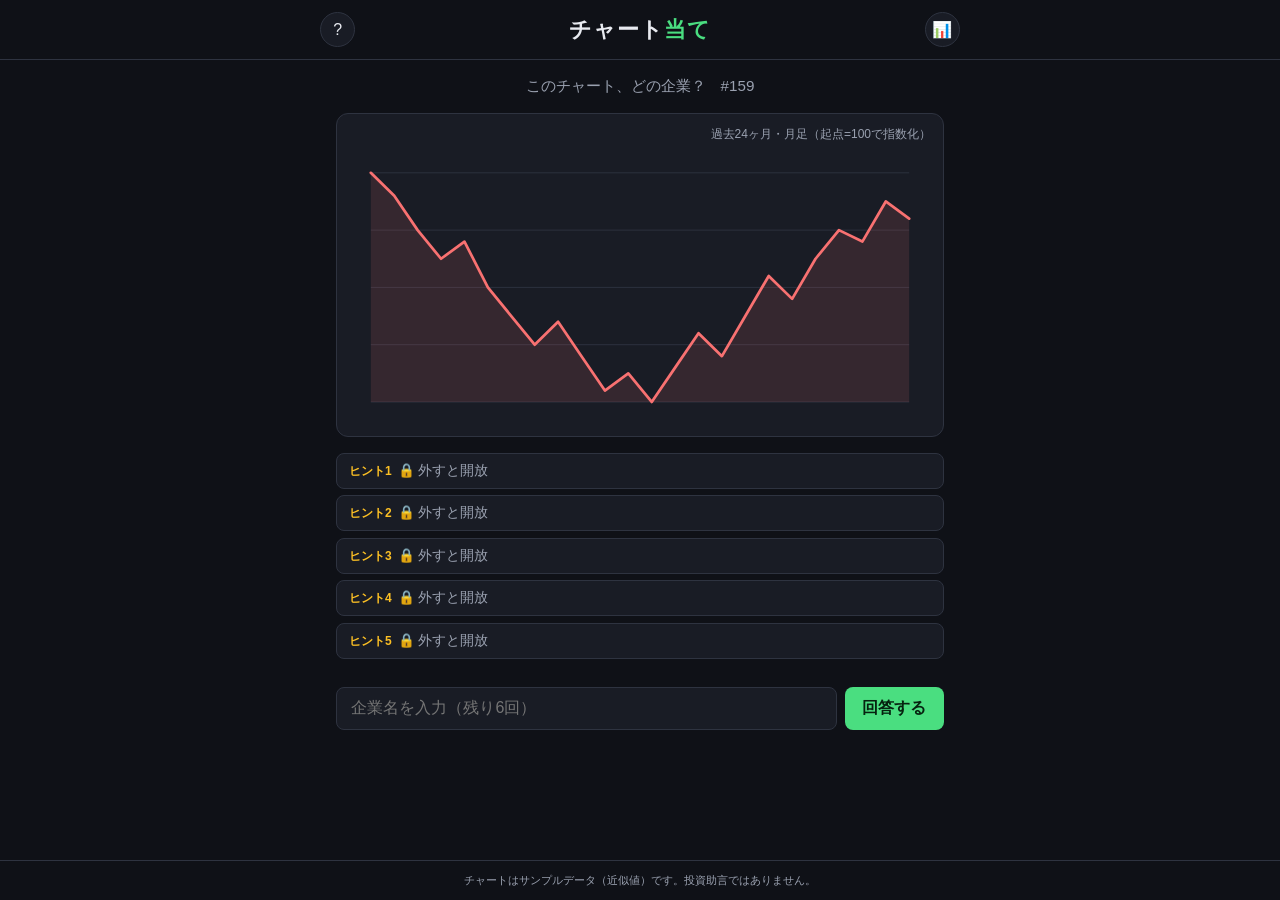
==== chart-guess/index.html @ 8954d0c3 "Add chart-guess daily quiz prototype with landing page Co-authored-by: Cursor <cursoragent@cursor.co" ====
<!DOCTYPE html>
<html lang="ja">
<head>
<meta charset="UTF-8" />
<meta name="viewport" content="width=device-width, initial-scale=1.0" />
<title>チャート当て — 毎日1問、日本株チャートクイズ</title>
<meta name="description" content="株価チャートの形だけで、どの企業か当てるデイリークイズ。毎日0時に新しい1問。" />
<link rel="stylesheet" href="style.css" />
</head>
<body>
<header class="header">
  <div class="header-inner">
    <button class="icon-btn" id="btn-help" aria-label="遊び方">?</button>
    <h1 class="logo">チャート<span class="logo-accent">当て</span></h1>
    <button class="icon-btn" id="btn-stats" aria-label="成績">📊</button>
  </div>
</header>

<main class="main">
  <p class="tagline">このチャート、どの企業？　<span id="puzzle-label"></span></p>

  <section class="chart-card">
    <div class="chart-meta">
      <span>過去24ヶ月・月足（起点=100で指数化）</span>
    </div>
    <svg id="chart" viewBox="0 0 640 300" role="img" aria-label="株価チャート"></svg>
  </section>

  <section class="hints" id="hints"></section>

  <section class="guess-area">
    <div class="guess-rows" id="guess-rows"></div>
    <form id="guess-form" autocomplete="off">
      <input
        type="text"
        id="guess-input"
        list="companies"
        placeholder="企業名を入力（候補から選択）"
        aria-label="企業名を入力"
      />
      <datalist id="companies"></datalist>
      <button type="submit" class="btn-primary">回答する</button>
    </form>
  </section>
</main>

<!-- 結果モーダル -->
<div class="modal-backdrop hidden" id="modal-result">
  <div class="modal">
    <button class="modal-close" data-close>&times;</button>
    <h2 id="result-title"></h2>
    <p class="result-answer">正解: <strong id="result-answer"></strong></p>
    <p class="result-desc" id="result-desc"></p>
    <div class="share-preview" id="share-preview"></div>
    <button class="btn-primary" id="btn-share">結果をコピーしてシェア</button>
    <p class="copy-note hidden" id="copy-note">コピーしました！SNSに貼り付けてね</p>
    <p class="next-note">次の問題は明日0時に更新</p>
  </div>
</div>

<!-- 遊び方モーダル -->
<div class="modal-backdrop hidden" id="modal-help">
  <div class="modal">
    <button class="modal-close" data-close>&times;</button>
    <h2>遊び方</h2>
    <ul class="help-list">
      <li>株価チャートの<strong>形だけ</strong>を見て、どの日本企業か当てよう。</li>
      <li>チャンスは<strong>6回</strong>。外すたびにヒントが1つ開く。</li>
      <li>ヒントは セクター → 時価総額 → 証券コード → 事業キーワード → 頭文字 の順。</li>
      <li>毎日0時に新しい1問。結果を絵文字でシェアできるよ。</li>
    </ul>
  </div>
</div>

<!-- 成績モーダル -->
<div class="modal-backdrop hidden" id="modal-stats">
  <div class="modal">
    <button class="modal-close" data-close>&times;</button>
    <h2>あなたの成績</h2>
    <div class="stats-grid">
      <div class="stat"><span class="stat-num" id="stat-played">0</span><span class="stat-label">プレイ数</span></div>
      <div class="stat"><span class="stat-num" id="stat-winrate">0%</span><span class="stat-label">正解率</span></div>
      <div class="stat"><span class="stat-num" id="stat-streak">0</span><span class="stat-label">連続正解</span></div>
      <div class="stat"><span class="stat-num" id="stat-maxstreak">0</span><span class="stat-label">最長連続</span></div>
    </div>
  </div>
</div>

<footer class="footer">
  <p>チャートはサンプルデータ（近似値）です。投資助言ではありません。</p>
</footer>

<script src="puzzles.js"></script>
<script src="app.js"></script>
</body>
</html>
---- chart-guess/style.css ----
:root {
  --bg: #0f1117;
  --surface: #191c25;
  --surface-2: #21252f;
  --border: #2e3340;
  --text: #e8eaf0;
  --text-dim: #9aa1b0;
  --accent: #4ade80;
  --accent-dim: #14532d;
  --danger: #f87171;
  --warn: #fbbf24;
  --radius: 12px;
  font-size: 16px;
}

* { margin: 0; padding: 0; box-sizing: border-box; }

body {
  background: var(--bg);
  color: var(--text);
  font-family: "Hiragino Sans", "Yu Gothic", "Noto Sans JP", sans-serif;
  min-height: 100vh;
  display: flex;
  flex-direction: column;
}

.header {
  border-bottom: 1px solid var(--border);
  padding: 0.75rem 1rem;
}

.header-inner {
  max-width: 640px;
  margin: 0 auto;
  display: flex;
  align-items: center;
  justify-content: space-between;
}

.logo {
  font-size: 1.4rem;
  letter-spacing: 0.05em;
}

.logo-accent { color: var(--accent); }

.icon-btn {
  background: var(--surface);
  border: 1px solid var(--border);
  color: var(--text);
  width: 2.2rem;
  height: 2.2rem;
  border-radius: 50%;
  font-size: 1rem;
  cursor: pointer;
}
.icon-btn:hover { background: var(--surface-2); }

.main {
  flex: 1;
  width: 100%;
  max-width: 640px;
  margin: 0 auto;
  padding: 1rem;
  display: flex;
  flex-direction: column;
  gap: 1rem;
}

.tagline {
  color: var(--text-dim);
  text-align: center;
  font-size: 0.95rem;
}

.chart-card {
  background: var(--surface);
  border: 1px solid var(--border);
  border-radius: var(--radius);
  padding: 0.75rem;
}

.chart-meta {
  color: var(--text-dim);
  font-size: 0.75rem;
  margin-bottom: 0.5rem;
  display: flex;
  justify-content: flex-end;
}

#chart { width: 100%; height: auto; display: block; }

.hints { display: flex; flex-direction: column; gap: 0.4rem; }

.hint {
  background: var(--surface);
  border: 1px solid var(--border);
  border-radius: 8px;
  padding: 0.5rem 0.75rem;
  font-size: 0.85rem;
  color: var(--text-dim);
}
.hint.revealed { color: var(--text); border-color: var(--warn); }
.hint .hint-tag {
  color: var(--warn);
  font-weight: bold;
  margin-right: 0.5em;
  font-size: 0.75rem;
}

.guess-rows { display: flex; flex-direction: column; gap: 0.4rem; margin-bottom: 0.75rem; }

.guess-row {
  display: flex;
  align-items: center;
  gap: 0.6rem;
  background: var(--surface);
  border: 1px solid var(--border);
  border-radius: 8px;
  padding: 0.5rem 0.75rem;
  font-size: 0.9rem;
}
.guess-row.wrong { border-color: var(--danger); }
.guess-row.correct { border-color: var(--accent); background: var(--accent-dim); }
.guess-row .mark { font-size: 1rem; }

#guess-form { display: flex; gap: 0.5rem; }

#guess-input {
  flex: 1;
  background: var(--surface);
  border: 1px solid var(--border);
  border-radius: 8px;
  color: var(--text);
  padding: 0.7rem 0.9rem;
  font-size: 1rem;
}
#guess-input:focus { outline: 2px solid var(--accent); border-color: transparent; }
#guess-input:disabled { opacity: 0.5; }

.btn-primary {
  background: var(--accent);
  color: #06220f;
  border: none;
  border-radius: 8px;
  padding: 0.7rem 1.1rem;
  font-size: 1rem;
  font-weight: bold;
  cursor: pointer;
}
.btn-primary:hover { filter: brightness(1.1); }
.btn-primary:disabled { opacity: 0.5; cursor: default; }

.modal-backdrop {
  position: fixed;
  inset: 0;
  background: rgba(0, 0, 0, 0.6);
  display: flex;
  align-items: center;
  justify-content: center;
  padding: 1rem;
  z-index: 10;
}
.modal-backdrop.hidden { display: none; }

.modal {
  position: relative;
  background: var(--surface);
  border: 1px solid var(--border);
  border-radius: var(--radius);
  max-width: 420px;
  width: 100%;
  padding: 1.5rem;
  display: flex;
  flex-direction: column;
  gap: 0.9rem;
}

.modal h2 { font-size: 1.2rem; }

.modal-close {
  position: absolute;
  top: 0.6rem;
  right: 0.8rem;
  background: none;
  border: none;
  color: var(--text-dim);
  font-size: 1.5rem;
  cursor: pointer;
}

.result-answer strong { color: var(--accent); }
.result-desc { color: var(--text-dim); font-size: 0.9rem; line-height: 1.6; }

.share-preview {
  background: var(--bg);
  border: 1px solid var(--border);
  border-radius: 8px;
  padding: 0.75rem;
  font-family: monospace;
  white-space: pre-wrap;
  font-size: 0.9rem;
  line-height: 1.5;
}

.copy-note { color: var(--accent); font-size: 0.85rem; text-align: center; }
.copy-note.hidden { display: none; }

.next-note { color: var(--text-dim); font-size: 0.8rem; text-align: center; }

.help-list { padding-left: 1.2rem; display: flex; flex-direction: column; gap: 0.5rem; font-size: 0.9rem; line-height: 1.6; }

.stats-grid { display: grid; grid-template-columns: repeat(4, 1fr); gap: 0.5rem; }

.stat {
  background: var(--bg);
  border: 1px solid var(--border);
  border-radius: 8px;
  padding: 0.6rem 0.3rem;
  display: flex;
  flex-direction: column;
  align-items: center;
  gap: 0.2rem;
}
.stat-num { font-size: 1.3rem; font-weight: bold; }
.stat-label { font-size: 0.65rem; color: var(--text-dim); }

.footer {
  border-top: 1px solid var(--border);
  color: var(--text-dim);
  font-size: 0.7rem;
  text-align: center;
  padding: 0.75rem;
}

@media (max-width: 480px) {
  #guess-form { flex-direction: column; }
  .btn-primary { width: 100%; }
}
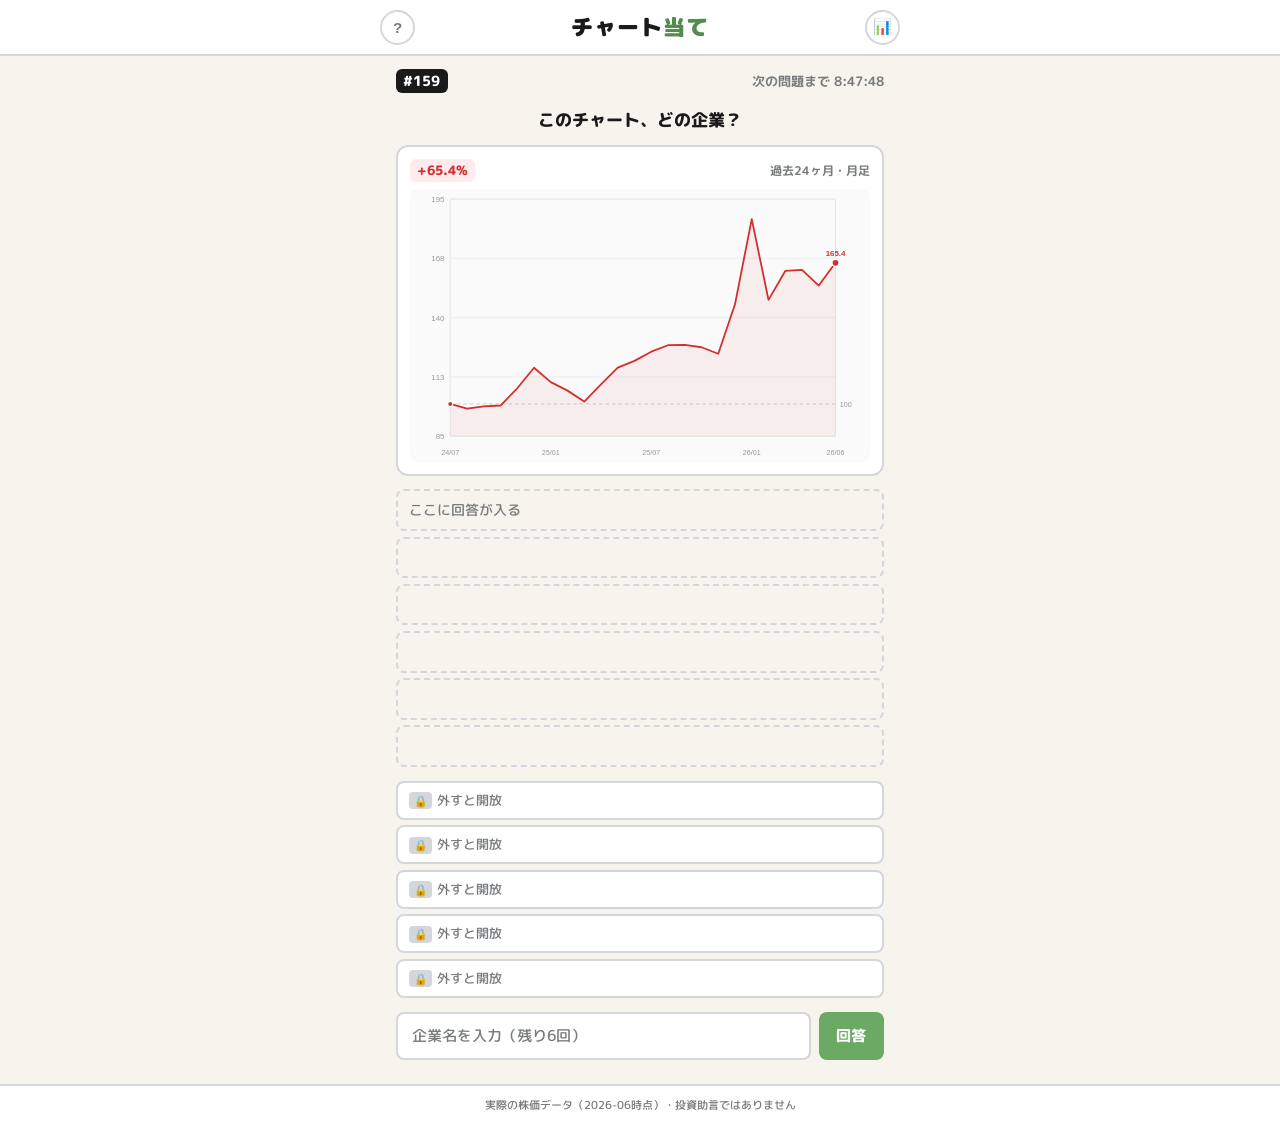
==== commit 94133fe8: "Improve chart readability, expand to 106 puzzles, automate data updates Co-authored-by: Cursor <curs" ====
--- a/chart-guess/index.html
+++ b/chart-guess/index.html
@@ -4,7 +4,10 @@
 <meta charset="UTF-8" />
 <meta name="viewport" content="width=device-width, initial-scale=1.0" />
 <title>チャート当て — 毎日1問、日本株チャートクイズ</title>
-<meta name="description" content="株価チャートの形だけで、どの企業か当てるデイリークイズ。毎日0時に新しい1問。" />
+<meta name="description" content="実際の株価チャートの形だけで、どの日本企業か当てるデイリークイズ。毎日0時（JST）に新しい1問。" />
+<link rel="preconnect" href="https://fonts.googleapis.com" />
+<link rel="preconnect" href="https://fonts.gstatic.com" crossorigin />
+<link href="https://fonts.googleapis.com/css2?family=M+PLUS+Rounded+1c:wght@400;700;800;900&display=swap" rel="stylesheet" />
 <link rel="stylesheet" href="style.css" />
 </head>
 <body>
@@ -17,29 +20,35 @@
 </header>
 
 <main class="main">
-  <p class="tagline">このチャート、どの企業？　<span id="puzzle-label"></span></p>
+  <div class="daily-bar">
+    <span class="puzzle-no" id="puzzle-label"></span>
+    <span class="countdown" id="countdown"></span>
+  </div>
+  <p class="tagline">このチャート、どの企業？</p>
 
   <section class="chart-card">
     <div class="chart-meta">
-      <span>過去24ヶ月・月足（起点=100で指数化）</span>
+      <span class="chart-badge" id="chart-change"></span>
+      <span class="chart-period">過去24ヶ月・月足</span>
     </div>
-    <svg id="chart" viewBox="0 0 640 300" role="img" aria-label="株価チャート"></svg>
+    <svg id="chart" viewBox="0 0 640 380" role="img" aria-label="株価チャート"></svg>
   </section>
+
+  <section class="guess-grid" id="guess-grid" aria-label="回答履歴"></section>
 
   <section class="hints" id="hints"></section>
 
   <section class="guess-area">
-    <div class="guess-rows" id="guess-rows"></div>
     <form id="guess-form" autocomplete="off">
       <input
         type="text"
         id="guess-input"
         list="companies"
-        placeholder="企業名を入力（候補から選択）"
+        placeholder="企業名を入力"
         aria-label="企業名を入力"
       />
       <datalist id="companies"></datalist>
-      <button type="submit" class="btn-primary">回答する</button>
+      <button type="submit" class="btn-primary" id="btn-submit">回答</button>
     </form>
   </section>
 </main>
@@ -47,27 +56,28 @@
 <!-- 結果モーダル -->
 <div class="modal-backdrop hidden" id="modal-result">
   <div class="modal">
-    <button class="modal-close" data-close>&times;</button>
+    <button class="modal-close" data-close aria-label="閉じる">&times;</button>
     <h2 id="result-title"></h2>
-    <p class="result-answer">正解: <strong id="result-answer"></strong></p>
+    <p class="result-answer">正解: <strong id="result-answer"></strong> <span class="result-change" id="result-change"></span></p>
     <p class="result-desc" id="result-desc"></p>
     <div class="share-preview" id="share-preview"></div>
-    <button class="btn-primary" id="btn-share">結果をコピーしてシェア</button>
-    <p class="copy-note hidden" id="copy-note">コピーしました！SNSに貼り付けてね</p>
-    <p class="next-note">次の問題は明日0時に更新</p>
+    <button class="btn-primary btn-share" id="btn-share">結果をコピーしてシェア</button>
+    <p class="copy-note hidden" id="copy-note">コピーしました！</p>
+    <p class="next-note">次の問題は <strong>0:00 JST</strong> に更新</p>
   </div>
 </div>
 
 <!-- 遊び方モーダル -->
 <div class="modal-backdrop hidden" id="modal-help">
   <div class="modal">
-    <button class="modal-close" data-close>&times;</button>
+    <button class="modal-close" data-close aria-label="閉じる">&times;</button>
     <h2>遊び方</h2>
     <ul class="help-list">
       <li>株価チャートの<strong>形だけ</strong>を見て、どの日本企業か当てよう。</li>
       <li>チャンスは<strong>6回</strong>。外すたびにヒントが1つ開く。</li>
       <li>ヒントは セクター → 時価総額 → 証券コード → 事業キーワード → 頭文字 の順。</li>
-      <li>毎日0時に新しい1問。結果を絵文字でシェアできるよ。</li>
+      <li>毎日 <strong>0:00 JST</strong> に新しい1問。結果を絵文字でシェアできるよ。</li>
+      <li>チャートは<strong>実際の株価</strong>（月足終値・起点=100で指数化）だよ。</li>
     </ul>
   </div>
 </div>
@@ -75,21 +85,22 @@
 <!-- 成績モーダル -->
 <div class="modal-backdrop hidden" id="modal-stats">
   <div class="modal">
-    <button class="modal-close" data-close>&times;</button>
+    <button class="modal-close" data-close aria-label="閉じる">&times;</button>
     <h2>あなたの成績</h2>
     <div class="stats-grid">
-      <div class="stat"><span class="stat-num" id="stat-played">0</span><span class="stat-label">プレイ数</span></div>
+      <div class="stat"><span class="stat-num" id="stat-played">0</span><span class="stat-label">プレイ</span></div>
       <div class="stat"><span class="stat-num" id="stat-winrate">0%</span><span class="stat-label">正解率</span></div>
-      <div class="stat"><span class="stat-num" id="stat-streak">0</span><span class="stat-label">連続正解</span></div>
-      <div class="stat"><span class="stat-num" id="stat-maxstreak">0</span><span class="stat-label">最長連続</span></div>
+      <div class="stat"><span class="stat-num" id="stat-streak">0</span><span class="stat-label">連続</span></div>
+      <div class="stat"><span class="stat-num" id="stat-maxstreak">0</span><span class="stat-label">最長</span></div>
     </div>
   </div>
 </div>
 
 <footer class="footer">
-  <p>チャートはサンプルデータ（近似値）です。投資助言ではありません。</p>
+  <p>実際の株価データ（<span id="data-asof"></span>時点）・投資助言ではありません</p>
 </footer>
 
+<script src="series.js"></script>
 <script src="puzzles.js"></script>
 <script src="app.js"></script>
 </body>
--- a/chart-guess/style.css
+++ b/chart-guess/style.css
@@ -1,15 +1,23 @@
 :root {
-  --bg: #0f1117;
-  --surface: #191c25;
-  --surface-2: #21252f;
-  --border: #2e3340;
-  --text: #e8eaf0;
-  --text-dim: #9aa1b0;
-  --accent: #4ade80;
-  --accent-dim: #14532d;
-  --danger: #f87171;
-  --warn: #fbbf24;
+  --bg: #f7f4ed;
+  --surface: #ffffff;
+  --ink: #1a1a1b;
+  --ink-dim: #787c7e;
+  --line: #d3d6da;
+  --green: #6aaa64;
+  --green-dark: #538d4e;
+  --green-soft: #e8f3e7;
+  --yellow: #ffc233;
+  --yellow-soft: #fff8e1;
+  --red: #e74c3c;
+  --red-soft: #fdecea;
+  --up: #d32f2f;
+  --up-soft: #ffebee;
+  --down: #1565c0;
+  --down-soft: #e3f2fd;
+  --blue: #4a90d9;
   --radius: 12px;
+  --font: "M PLUS Rounded 1c", "Hiragino Sans", "Yu Gothic", sans-serif;
   font-size: 16px;
 }
 
@@ -17,20 +25,22 @@
 
 body {
   background: var(--bg);
-  color: var(--text);
-  font-family: "Hiragino Sans", "Yu Gothic", "Noto Sans JP", sans-serif;
+  color: var(--ink);
+  font-family: var(--font);
   min-height: 100vh;
   display: flex;
   flex-direction: column;
 }
 
+/* ---- Header ---- */
 .header {
-  border-bottom: 1px solid var(--border);
-  padding: 0.75rem 1rem;
+  border-bottom: 2px solid var(--line);
+  background: var(--surface);
+  padding: 0.6rem 1rem;
 }
 
 .header-inner {
-  max-width: 640px;
+  max-width: 520px;
   margin: 0 auto;
   display: flex;
   align-items: center;
@@ -38,123 +48,232 @@
 }
 
 .logo {
-  font-size: 1.4rem;
-  letter-spacing: 0.05em;
-}
-
-.logo-accent { color: var(--accent); }
+  font-size: 1.35rem;
+  font-weight: 900;
+  letter-spacing: 0.04em;
+}
+
+.logo-accent {
+  color: var(--green-dark);
+}
 
 .icon-btn {
-  background: var(--surface);
-  border: 1px solid var(--border);
-  color: var(--text);
+  background: none;
+  border: 2px solid var(--line);
+  color: var(--ink-dim);
   width: 2.2rem;
   height: 2.2rem;
   border-radius: 50%;
-  font-size: 1rem;
+  font-size: 0.95rem;
+  font-weight: 700;
   cursor: pointer;
-}
-.icon-btn:hover { background: var(--surface-2); }
-
+  transition: background 0.15s, color 0.15s;
+}
+.icon-btn:hover { background: var(--bg); color: var(--ink); }
+
+/* ---- Main ---- */
 .main {
   flex: 1;
   width: 100%;
-  max-width: 640px;
+  max-width: 520px;
   margin: 0 auto;
-  padding: 1rem;
-  display: flex;
-  flex-direction: column;
-  gap: 1rem;
-}
+  padding: 0.8rem 1rem 1.5rem;
+  display: flex;
+  flex-direction: column;
+  gap: 0.85rem;
+}
+
+.daily-bar {
+  display: flex;
+  justify-content: space-between;
+  align-items: center;
+  font-size: 0.8rem;
+  font-weight: 700;
+  color: var(--ink-dim);
+}
+
+.puzzle-no {
+  background: var(--ink);
+  color: #fff;
+  border-radius: 6px;
+  padding: 0.15em 0.55em;
+  font-size: 0.85rem;
+  font-weight: 800;
+}
+
+.countdown { font-variant-numeric: tabular-nums; }
 
 .tagline {
-  color: var(--text-dim);
   text-align: center;
-  font-size: 0.95rem;
-}
-
+  font-size: 1.05rem;
+  font-weight: 800;
+}
+
+/* ---- Chart ---- */
 .chart-card {
   background: var(--surface);
-  border: 1px solid var(--border);
+  border: 2px solid var(--line);
   border-radius: var(--radius);
   padding: 0.75rem;
 }
 
 .chart-meta {
-  color: var(--text-dim);
   font-size: 0.75rem;
-  margin-bottom: 0.5rem;
-  display: flex;
-  justify-content: flex-end;
-}
-
-#chart { width: 100%; height: auto; display: block; }
-
-.hints { display: flex; flex-direction: column; gap: 0.4rem; }
+  color: var(--ink-dim);
+  margin-bottom: 0.4rem;
+  display: flex;
+  justify-content: space-between;
+  align-items: center;
+  gap: 0.5rem;
+  font-weight: 700;
+}
+
+.chart-badge {
+  font-weight: 800;
+  font-size: 0.82rem;
+  border-radius: 6px;
+  padding: 0.15em 0.55em;
+}
+.chart-badge.up { background: var(--up-soft); color: var(--up); }
+.chart-badge.down { background: var(--down-soft); color: var(--down); }
+
+#chart { width: 100%; height: auto; display: block; background: #fafafa; border-radius: 8px; }
+
+/* ---- Guess grid (Wordle-style) ---- */
+.guess-grid {
+  display: flex;
+  flex-direction: column;
+  gap: 0.35rem;
+}
+
+.guess-row {
+  display: flex;
+  align-items: center;
+  gap: 0.5rem;
+  border: 2px solid var(--line);
+  border-radius: 8px;
+  padding: 0.5rem 0.7rem;
+  font-size: 0.9rem;
+  font-weight: 700;
+  min-height: 2.6rem;
+  animation: slide-in 0.2s ease-out;
+}
+.guess-row.empty {
+  border-style: dashed;
+  color: var(--ink-dim);
+  font-weight: 500;
+  background: transparent;
+}
+.guess-row.wrong {
+  background: var(--surface);
+  border-color: var(--line);
+}
+.guess-row.correct {
+  background: var(--green);
+  border-color: var(--green);
+  color: #fff;
+}
+
+.guess-dot {
+  width: 1.1rem;
+  height: 1.1rem;
+  border-radius: 3px;
+  flex-shrink: 0;
+}
+.guess-dot.wrong { background: var(--ink-dim); }
+.guess-dot.correct { background: #fff; }
+
+.guess-text {
+  flex: 1;
+  overflow: hidden;
+  text-overflow: ellipsis;
+  white-space: nowrap;
+}
+
+@keyframes slide-in {
+  0% { transform: translateY(-6px); opacity: 0; }
+  100% { transform: translateY(0); opacity: 1; }
+}
+
+/* ---- Hints ---- */
+.hints { display: flex; flex-direction: column; gap: 0.35rem; }
 
 .hint {
   background: var(--surface);
-  border: 1px solid var(--border);
-  border-radius: 8px;
-  padding: 0.5rem 0.75rem;
-  font-size: 0.85rem;
-  color: var(--text-dim);
-}
-.hint.revealed { color: var(--text); border-color: var(--warn); }
+  border: 2px solid var(--line);
+  border-radius: 8px;
+  padding: 0.5rem 0.7rem;
+  font-size: 0.82rem;
+  color: var(--ink-dim);
+  font-weight: 500;
+  transition: background 0.2s, border-color 0.2s;
+}
+.hint.revealed {
+  color: var(--ink);
+  border-color: var(--yellow);
+  background: var(--yellow-soft);
+  animation: reveal 0.3s ease-out;
+}
 .hint .hint-tag {
-  color: var(--warn);
-  font-weight: bold;
-  margin-right: 0.5em;
-  font-size: 0.75rem;
-}
-
-.guess-rows { display: flex; flex-direction: column; gap: 0.4rem; margin-bottom: 0.75rem; }
-
-.guess-row {
-  display: flex;
-  align-items: center;
-  gap: 0.6rem;
-  background: var(--surface);
-  border: 1px solid var(--border);
-  border-radius: 8px;
-  padding: 0.5rem 0.75rem;
-  font-size: 0.9rem;
-}
-.guess-row.wrong { border-color: var(--danger); }
-.guess-row.correct { border-color: var(--accent); background: var(--accent-dim); }
-.guess-row .mark { font-size: 1rem; }
-
+  display: inline-block;
+  background: var(--line);
+  border-radius: 4px;
+  color: var(--ink-dim);
+  font-weight: 800;
+  margin-right: 0.45em;
+  font-size: 0.68rem;
+  padding: 0.05em 0.4em;
+}
+.hint.revealed .hint-tag {
+  background: var(--yellow);
+  color: var(--ink);
+}
+
+@keyframes reveal {
+  0% { transform: scale(0.97); opacity: 0.5; }
+  100% { transform: scale(1); opacity: 1; }
+}
+
+/* ---- Input ---- */
 #guess-form { display: flex; gap: 0.5rem; }
 
 #guess-input {
   flex: 1;
   background: var(--surface);
-  border: 1px solid var(--border);
-  border-radius: 8px;
-  color: var(--text);
-  padding: 0.7rem 0.9rem;
-  font-size: 1rem;
-}
-#guess-input:focus { outline: 2px solid var(--accent); border-color: transparent; }
+  border: 2px solid var(--line);
+  border-radius: 8px;
+  color: var(--ink);
+  padding: 0.7rem 0.85rem;
+  font-size: 0.95rem;
+  font-weight: 700;
+  font-family: var(--font);
+}
+#guess-input:focus { outline: 2px solid var(--green); border-color: var(--green); }
 #guess-input:disabled { opacity: 0.5; }
+#guess-input::placeholder { color: var(--ink-dim); font-weight: 500; }
 
 .btn-primary {
-  background: var(--accent);
-  color: #06220f;
+  background: var(--green);
+  color: #fff;
   border: none;
   border-radius: 8px;
   padding: 0.7rem 1.1rem;
-  font-size: 1rem;
-  font-weight: bold;
+  font-size: 0.95rem;
+  font-weight: 800;
+  font-family: var(--font);
   cursor: pointer;
-}
-.btn-primary:hover { filter: brightness(1.1); }
-.btn-primary:disabled { opacity: 0.5; cursor: default; }
-
+  transition: background 0.15s;
+}
+.btn-primary:hover { background: var(--green-dark); }
+.btn-primary:disabled { opacity: 0.45; cursor: default; }
+
+.btn-share { width: 100%; margin-top: 0.2rem; }
+
+/* ---- Modals ---- */
 .modal-backdrop {
   position: fixed;
   inset: 0;
-  background: rgba(0, 0, 0, 0.6);
+  background: rgba(0, 0, 0, 0.45);
   display: flex;
   align-items: center;
   justify-content: center;
@@ -166,71 +285,95 @@
 .modal {
   position: relative;
   background: var(--surface);
-  border: 1px solid var(--border);
   border-radius: var(--radius);
   max-width: 420px;
   width: 100%;
   padding: 1.5rem;
   display: flex;
   flex-direction: column;
-  gap: 0.9rem;
-}
-
-.modal h2 { font-size: 1.2rem; }
+  gap: 0.75rem;
+  animation: slide-in 0.2s ease-out;
+}
+
+.modal h2 { font-size: 1.2rem; font-weight: 900; text-align: center; }
 
 .modal-close {
   position: absolute;
-  top: 0.6rem;
-  right: 0.8rem;
+  top: 0.5rem;
+  right: 0.7rem;
   background: none;
   border: none;
-  color: var(--text-dim);
+  color: var(--ink-dim);
   font-size: 1.5rem;
   cursor: pointer;
-}
-
-.result-answer strong { color: var(--accent); }
-.result-desc { color: var(--text-dim); font-size: 0.9rem; line-height: 1.6; }
+  line-height: 1;
+}
+.modal-close:hover { color: var(--ink); }
+
+.result-answer { font-weight: 700; text-align: center; }
+.result-answer strong { color: var(--green-dark); }
+.result-change { font-weight: 800; font-size: 0.85em; }
+.result-change.up { color: var(--up); }
+.result-change.down { color: var(--down); }
+
+.result-desc {
+  color: var(--ink-dim);
+  font-size: 0.88rem;
+  line-height: 1.65;
+  text-align: center;
+}
 
 .share-preview {
   background: var(--bg);
-  border: 1px solid var(--border);
-  border-radius: 8px;
-  padding: 0.75rem;
-  font-family: monospace;
+  border: 2px dashed var(--line);
+  border-radius: 8px;
+  padding: 0.7rem;
+  font-family: ui-monospace, monospace;
   white-space: pre-wrap;
-  font-size: 0.9rem;
+  font-size: 0.85rem;
   line-height: 1.5;
-}
-
-.copy-note { color: var(--accent); font-size: 0.85rem; text-align: center; }
+  text-align: center;
+}
+
+.copy-note { color: var(--green-dark); font-weight: 800; font-size: 0.82rem; text-align: center; }
 .copy-note.hidden { display: none; }
 
-.next-note { color: var(--text-dim); font-size: 0.8rem; text-align: center; }
-
-.help-list { padding-left: 1.2rem; display: flex; flex-direction: column; gap: 0.5rem; font-size: 0.9rem; line-height: 1.6; }
-
-.stats-grid { display: grid; grid-template-columns: repeat(4, 1fr); gap: 0.5rem; }
+.next-note { color: var(--ink-dim); font-size: 0.78rem; text-align: center; }
+
+.help-list {
+  padding-left: 1.1rem;
+  display: flex;
+  flex-direction: column;
+  gap: 0.5rem;
+  font-size: 0.88rem;
+  line-height: 1.65;
+}
+.help-list strong { color: var(--green-dark); }
+
+.stats-grid { display: grid; grid-template-columns: repeat(4, 1fr); gap: 0.45rem; }
 
 .stat {
   background: var(--bg);
-  border: 1px solid var(--border);
-  border-radius: 8px;
-  padding: 0.6rem 0.3rem;
-  display: flex;
-  flex-direction: column;
-  align-items: center;
-  gap: 0.2rem;
-}
-.stat-num { font-size: 1.3rem; font-weight: bold; }
-.stat-label { font-size: 0.65rem; color: var(--text-dim); }
-
+  border: 2px solid var(--line);
+  border-radius: 8px;
+  padding: 0.6rem 0.2rem;
+  display: flex;
+  flex-direction: column;
+  align-items: center;
+  gap: 0.15rem;
+}
+.stat-num { font-size: 1.35rem; font-weight: 900; }
+.stat-label { font-size: 0.62rem; color: var(--ink-dim); font-weight: 700; }
+
+/* ---- Footer ---- */
 .footer {
-  border-top: 1px solid var(--border);
-  color: var(--text-dim);
-  font-size: 0.7rem;
+  border-top: 2px solid var(--line);
+  background: var(--surface);
+  color: var(--ink-dim);
+  font-size: 0.68rem;
   text-align: center;
-  padding: 0.75rem;
+  padding: 0.7rem;
+  font-weight: 500;
 }
 
 @media (max-width: 480px) {
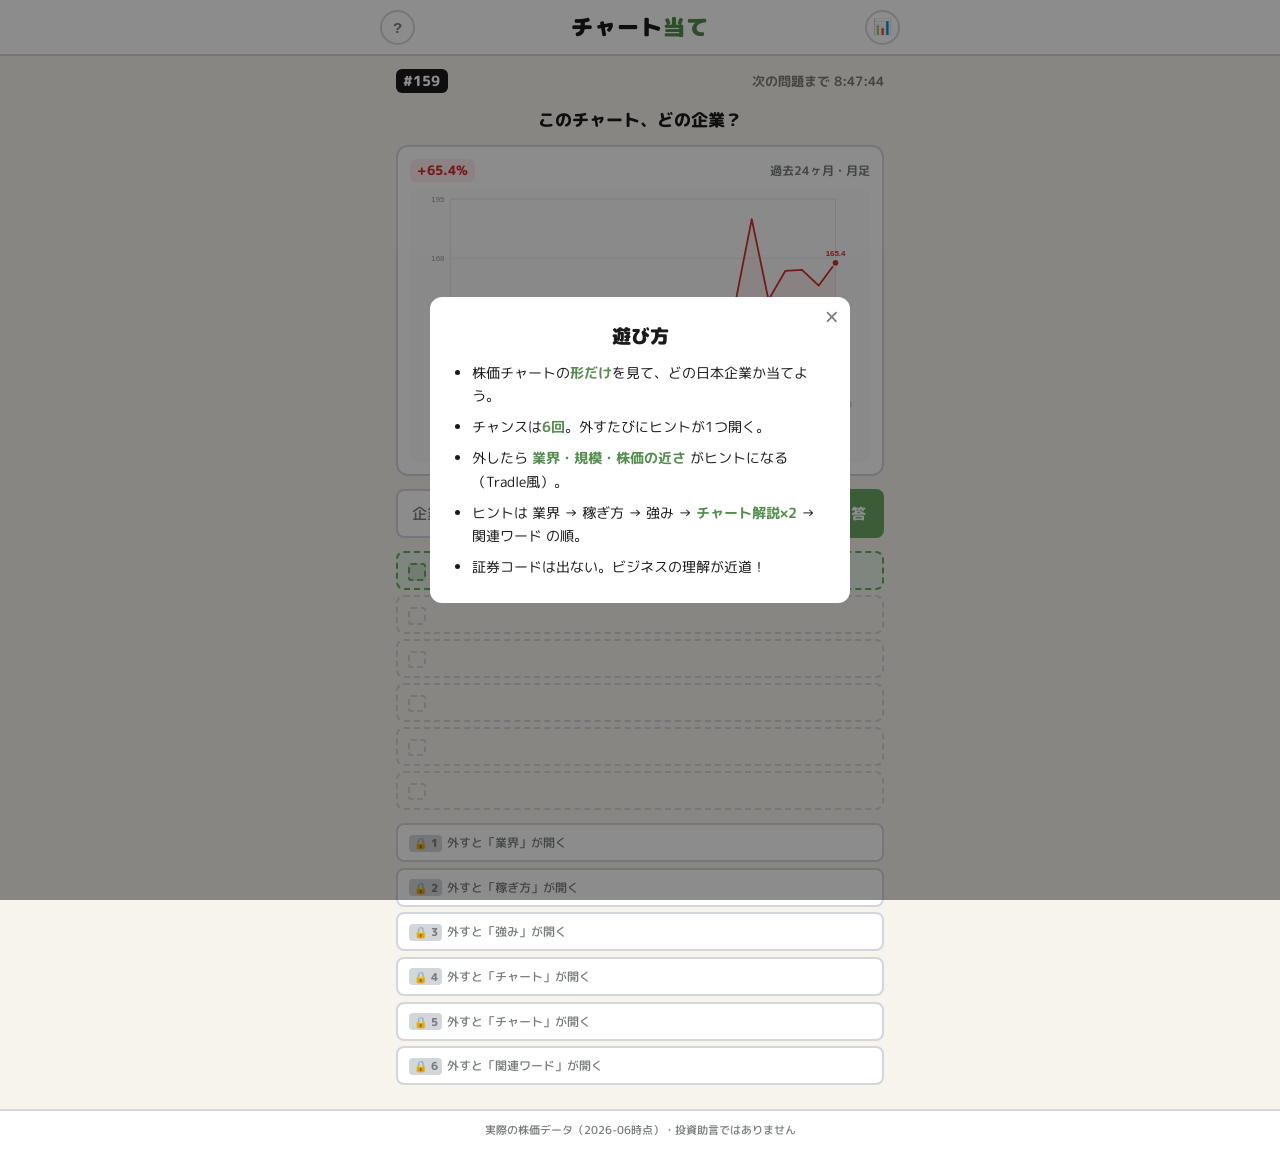
==== commit 92e329a5: "Add Tradle-style guess feedback, Wordle UX, and stats distribution Co-authored-by: Cursor <cursorage" ====
--- a/chart-guess/index.html
+++ b/chart-guess/index.html
@@ -32,26 +32,32 @@
       <span class="chart-period">過去24ヶ月・月足</span>
     </div>
     <svg id="chart" viewBox="0 0 640 380" role="img" aria-label="株価チャート"></svg>
+    <div class="chart-story" id="chart-story" aria-label="チャート解説"></div>
+  </section>
+
+  <section class="guess-area">
+    <form id="guess-form" autocomplete="off">
+      <div class="input-wrap">
+        <input
+          type="text"
+          id="guess-input"
+          placeholder="企業名を入力"
+          aria-label="企業名を入力"
+          aria-autocomplete="list"
+          aria-controls="ac-list"
+        />
+        <ul class="ac-list" id="ac-list" role="listbox"></ul>
+      </div>
+      <button type="submit" class="btn-primary" id="btn-submit">回答</button>
+    </form>
   </section>
 
   <section class="guess-grid" id="guess-grid" aria-label="回答履歴"></section>
 
   <section class="hints" id="hints"></section>
+</main>
 
-  <section class="guess-area">
-    <form id="guess-form" autocomplete="off">
-      <input
-        type="text"
-        id="guess-input"
-        list="companies"
-        placeholder="企業名を入力"
-        aria-label="企業名を入力"
-      />
-      <datalist id="companies"></datalist>
-      <button type="submit" class="btn-primary" id="btn-submit">回答</button>
-    </form>
-  </section>
-</main>
+<div class="toast" id="toast" role="status" aria-live="polite"></div>
 
 <!-- 結果モーダル -->
 <div class="modal-backdrop hidden" id="modal-result">
@@ -75,9 +81,9 @@
     <ul class="help-list">
       <li>株価チャートの<strong>形だけ</strong>を見て、どの日本企業か当てよう。</li>
       <li>チャンスは<strong>6回</strong>。外すたびにヒントが1つ開く。</li>
-      <li>ヒントは セクター → 時価総額 → 証券コード → 事業キーワード → 頭文字 の順。</li>
-      <li>毎日 <strong>0:00 JST</strong> に新しい1問。結果を絵文字でシェアできるよ。</li>
-      <li>チャートは<strong>実際の株価</strong>（月足終値・起点=100で指数化）だよ。</li>
+      <li>外したら <strong>業界・規模・株価の近さ</strong> がヒントになる（Tradle風）。</li>
+      <li>ヒントは 業界 → 稼ぎ方 → 強み → <strong>チャート解説×2</strong> → 関連ワード の順。</li>
+      <li>証券コードは出ない。ビジネスの理解が近道！</li>
     </ul>
   </div>
 </div>
@@ -93,6 +99,8 @@
       <div class="stat"><span class="stat-num" id="stat-streak">0</span><span class="stat-label">連続</span></div>
       <div class="stat"><span class="stat-num" id="stat-maxstreak">0</span><span class="stat-label">最長</span></div>
     </div>
+    <h3 class="dist-title">推測回数の分布</h3>
+    <div class="dist-chart" id="stat-distribution"></div>
   </div>
 </div>
 
--- a/chart-guess/style.css
+++ b/chart-guess/style.css
@@ -139,7 +139,37 @@
 
 #chart { width: 100%; height: auto; display: block; background: #fafafa; border-radius: 8px; }
 
-/* ---- Guess grid (Wordle-style) ---- */
+.chart-story {
+  display: none;
+  flex-direction: column;
+  gap: 0.4rem;
+  margin-top: 0.6rem;
+}
+.chart-story.visible { display: flex; }
+
+.chart-note {
+  font-size: 0.78rem;
+  line-height: 1.55;
+  padding: 0.45rem 0.6rem;
+  border-radius: 8px;
+  border-left: 3px solid var(--line);
+  background: var(--bg);
+  font-weight: 500;
+}
+.chart-note.rise { border-left-color: var(--up); background: var(--up-soft); }
+.chart-note.drop { border-left-color: var(--down); background: var(--down-soft); }
+.chart-note-icon {
+  display: inline-block;
+  font-weight: 900;
+  margin-right: 0.35em;
+  font-size: 0.85rem;
+}
+
+.hint .hint-tag.chart { background: #e3f2fd; color: var(--down); }
+.hint.revealed .hint-tag.chart { background: #bbdefb; color: #0d47a1; }
+.hint-locked { font-size: 0.78rem; color: var(--ink-dim); }
+
+/* ---- Guess grid (Wordle 6行 + Tradle フィードバック) ---- */
 .guess-grid {
   display: flex;
   flex-direction: column;
@@ -148,14 +178,14 @@
 
 .guess-row {
   display: flex;
-  align-items: center;
+  align-items: flex-start;
   gap: 0.5rem;
   border: 2px solid var(--line);
   border-radius: 8px;
-  padding: 0.5rem 0.7rem;
-  font-size: 0.9rem;
-  font-weight: 700;
-  min-height: 2.6rem;
+  padding: 0.45rem 0.65rem;
+  font-size: 0.88rem;
+  font-weight: 700;
+  min-height: 2.5rem;
   animation: slide-in 0.2s ease-out;
 }
 .guess-row.empty {
@@ -163,6 +193,12 @@
   color: var(--ink-dim);
   font-weight: 500;
   background: transparent;
+  align-items: center;
+  min-height: 2.2rem;
+}
+.guess-row.empty.active {
+  border-color: var(--green);
+  background: var(--green-soft);
 }
 .guess-row.wrong {
   background: var(--surface);
@@ -172,6 +208,7 @@
   background: var(--green);
   border-color: var(--green);
   color: #fff;
+  align-items: center;
 }
 
 .guess-dot {
@@ -179,16 +216,52 @@
   height: 1.1rem;
   border-radius: 3px;
   flex-shrink: 0;
-}
+  margin-top: 0.15rem;
+}
+.guess-row.correct .guess-dot { margin-top: 0; }
 .guess-dot.wrong { background: var(--ink-dim); }
 .guess-dot.correct { background: #fff; }
+.guess-dot.empty-dot {
+  background: transparent;
+  border: 2px dashed var(--line);
+  border-radius: 3px;
+}
+.guess-row.empty.active .guess-dot.empty-dot {
+  border-color: var(--green);
+  background: rgba(106, 170, 100, 0.2);
+}
+
+.guess-body { flex: 1; min-width: 0; }
 
 .guess-text {
-  flex: 1;
+  display: block;
   overflow: hidden;
   text-overflow: ellipsis;
   white-space: nowrap;
 }
+
+.guess-placeholder {
+  font-size: 0.82rem;
+  color: var(--ink-dim);
+}
+
+.guess-feedback {
+  display: flex;
+  flex-wrap: wrap;
+  gap: 0.3rem;
+  margin-top: 0.35rem;
+}
+
+.fb-pill {
+  font-size: 0.65rem;
+  font-weight: 800;
+  padding: 0.15em 0.45em;
+  border-radius: 4px;
+  letter-spacing: 0.02em;
+}
+.fb-pill.match { background: var(--green-soft); color: var(--green-dark); }
+.fb-pill.partial { background: var(--yellow-soft); color: #b8860b; }
+.fb-pill.miss { background: #eee; color: var(--ink-dim); }
 
 @keyframes slide-in {
   0% { transform: translateY(-6px); opacity: 0; }
@@ -234,11 +307,18 @@
   100% { transform: scale(1); opacity: 1; }
 }
 
-/* ---- Input ---- */
+/* ---- Input + オートコンプリート ---- */
+.guess-area { position: relative; }
+
 #guess-form { display: flex; gap: 0.5rem; }
 
+.input-wrap {
+  flex: 1;
+  position: relative;
+}
+
 #guess-input {
-  flex: 1;
+  width: 100%;
   background: var(--surface);
   border: 2px solid var(--line);
   border-radius: 8px;
@@ -251,6 +331,76 @@
 #guess-input:focus { outline: 2px solid var(--green); border-color: var(--green); }
 #guess-input:disabled { opacity: 0.5; }
 #guess-input::placeholder { color: var(--ink-dim); font-weight: 500; }
+
+.ac-list {
+  display: none;
+  position: absolute;
+  left: 0;
+  right: 0;
+  top: calc(100% + 4px);
+  background: var(--surface);
+  border: 2px solid var(--line);
+  border-radius: 8px;
+  list-style: none;
+  max-height: 220px;
+  overflow-y: auto;
+  z-index: 5;
+  box-shadow: 0 4px 12px rgba(0,0,0,0.08);
+}
+.ac-list.open { display: block; }
+
+.ac-item {
+  display: block;
+  width: 100%;
+  text-align: left;
+  background: none;
+  border: none;
+  padding: 0.55rem 0.85rem;
+  font-size: 0.88rem;
+  font-weight: 700;
+  font-family: var(--font);
+  color: var(--ink);
+  cursor: pointer;
+}
+.ac-item:hover, .ac-item.active {
+  background: var(--green-soft);
+  color: var(--green-dark);
+}
+
+#guess-form.shake {
+  animation: shake 0.4s ease-in-out;
+}
+
+@keyframes shake {
+  0%, 100% { transform: translateX(0); }
+  20% { transform: translateX(-6px); }
+  40% { transform: translateX(6px); }
+  60% { transform: translateX(-4px); }
+  80% { transform: translateX(4px); }
+}
+
+.toast {
+  position: fixed;
+  bottom: 1.2rem;
+  left: 50%;
+  transform: translateX(-50%) translateY(80px);
+  background: var(--ink);
+  color: #fff;
+  padding: 0.55rem 1rem;
+  border-radius: 8px;
+  font-size: 0.82rem;
+  font-weight: 700;
+  z-index: 20;
+  opacity: 0;
+  transition: transform 0.25s, opacity 0.25s;
+  pointer-events: none;
+  max-width: 90vw;
+  text-align: center;
+}
+.toast.visible {
+  transform: translateX(-50%) translateY(0);
+  opacity: 1;
+}
 
 .btn-primary {
   background: var(--green);
@@ -365,6 +515,41 @@
 .stat-num { font-size: 1.35rem; font-weight: 900; }
 .stat-label { font-size: 0.62rem; color: var(--ink-dim); font-weight: 700; }
 
+.dist-title {
+  font-size: 0.78rem;
+  font-weight: 800;
+  color: var(--ink-dim);
+  text-align: center;
+  margin-top: 0.25rem;
+}
+
+.dist-chart { display: flex; flex-direction: column; gap: 0.3rem; }
+
+.dist-row {
+  display: grid;
+  grid-template-columns: 1.2rem 1fr 1.5rem;
+  align-items: center;
+  gap: 0.4rem;
+  font-size: 0.72rem;
+  font-weight: 800;
+}
+.dist-label { color: var(--ink-dim); text-align: center; }
+.dist-bar-wrap {
+  height: 1.1rem;
+  background: var(--bg);
+  border-radius: 4px;
+  overflow: hidden;
+}
+.dist-bar {
+  height: 100%;
+  background: var(--green);
+  border-radius: 4px;
+  min-width: 2px;
+  transition: width 0.3s ease;
+}
+.dist-bar.fail-bar { background: var(--ink-dim); }
+.dist-count { text-align: right; color: var(--ink-dim); font-variant-numeric: tabular-nums; }
+
 /* ---- Footer ---- */
 .footer {
   border-top: 2px solid var(--line);
@@ -378,5 +563,5 @@
 
 @media (max-width: 480px) {
   #guess-form { flex-direction: column; }
-  .btn-primary { width: 100%; }
-}
+  .input-wrap, .btn-primary { width: 100%; }
+}
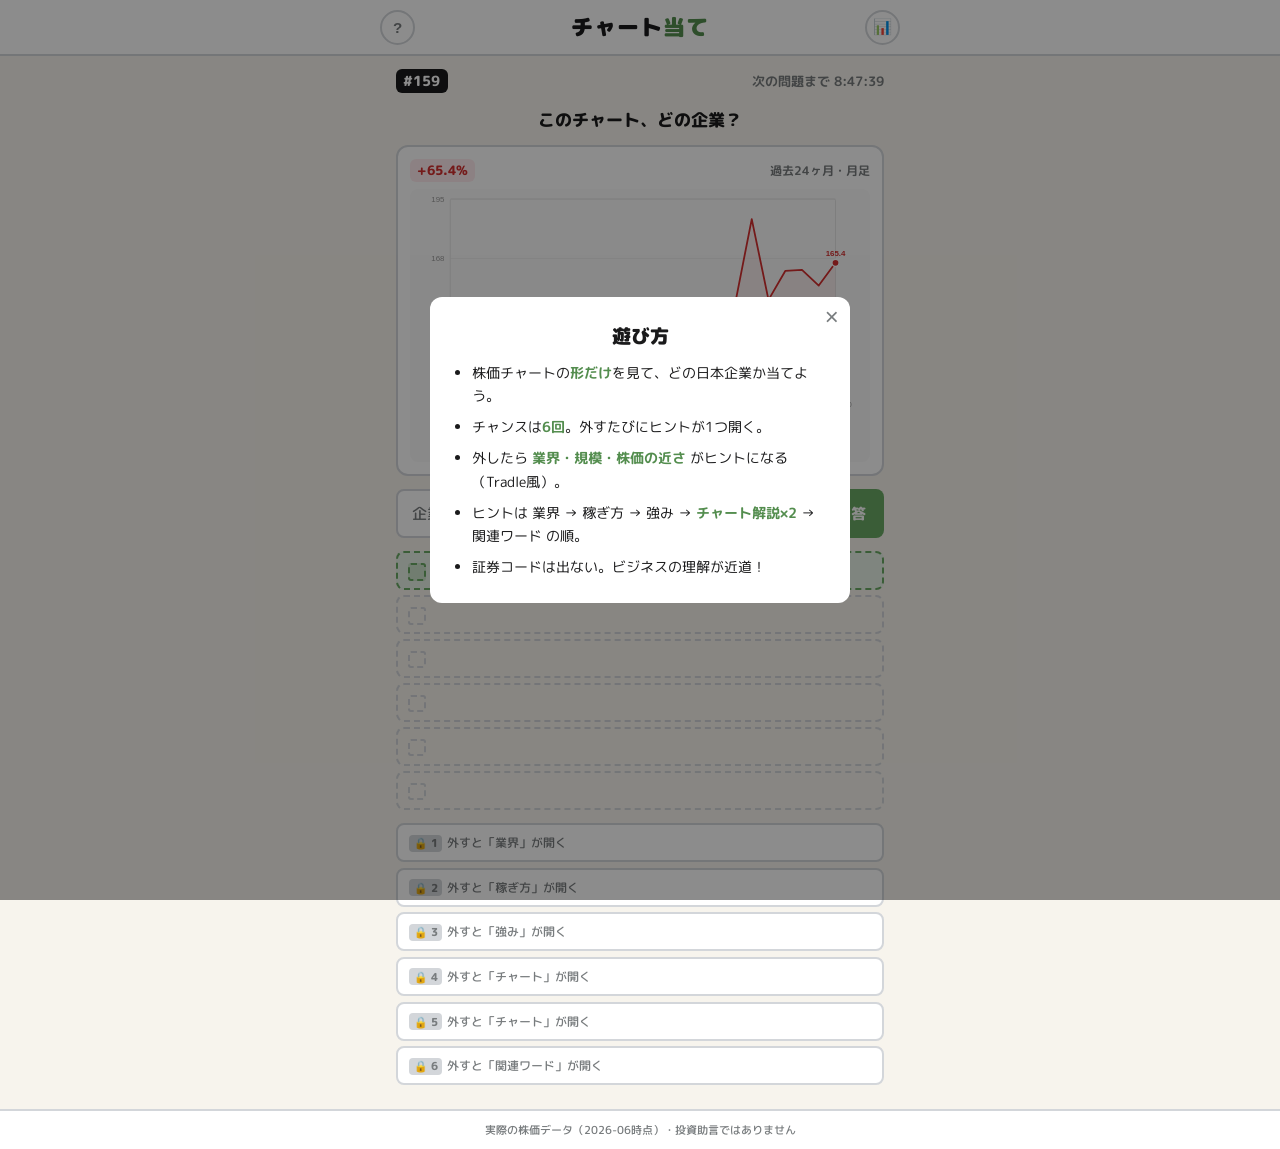
==== commit a45b24f0: "Add OGP and Twitter card meta tags with share image Co-authored-by: Cursor <cursoragent@cursor.com>" ====
--- a/chart-guess/index.html
+++ b/chart-guess/index.html
@@ -5,6 +5,22 @@
 <meta name="viewport" content="width=device-width, initial-scale=1.0" />
 <title>チャート当て — 毎日1問、日本株チャートクイズ</title>
 <meta name="description" content="実際の株価チャートの形だけで、どの日本企業か当てるデイリークイズ。毎日0時（JST）に新しい1問。" />
+<link rel="canonical" href="https://kennatsu.github.io/daily-games/chart-guess/" />
+<meta property="og:type" content="website" />
+<meta property="og:locale" content="ja_JP" />
+<meta property="og:site_name" content="チャート当て" />
+<meta property="og:title" content="チャート当て — 毎日1問、日本株チャートクイズ" />
+<meta property="og:description" content="実際の株価チャートの形だけで、どの日本企業か当てるデイリークイズ。毎日0時（JST）に新しい1問。" />
+<meta property="og:url" content="https://kennatsu.github.io/daily-games/chart-guess/" />
+<meta property="og:image" content="https://kennatsu.github.io/daily-games/chart-guess/og-image.png" />
+<meta property="og:image:width" content="1200" />
+<meta property="og:image:height" content="630" />
+<meta property="og:image:alt" content="チャート当て — このチャート、どの企業？" />
+<meta name="twitter:card" content="summary_large_image" />
+<meta name="twitter:title" content="チャート当て — 毎日1問、日本株チャートクイズ" />
+<meta name="twitter:description" content="実際の株価チャートの形だけで、どの日本企業か当てるデイリークイズ。" />
+<meta name="twitter:image" content="https://kennatsu.github.io/daily-games/chart-guess/og-image.png" />
+<meta name="twitter:image:alt" content="チャート当て — このチャート、どの企業？" />
 <link rel="preconnect" href="https://fonts.googleapis.com" />
 <link rel="preconnect" href="https://fonts.gstatic.com" crossorigin />
 <link href="https://fonts.googleapis.com/css2?family=M+PLUS+Rounded+1c:wght@400;700;800;900&display=swap" rel="stylesheet" />
